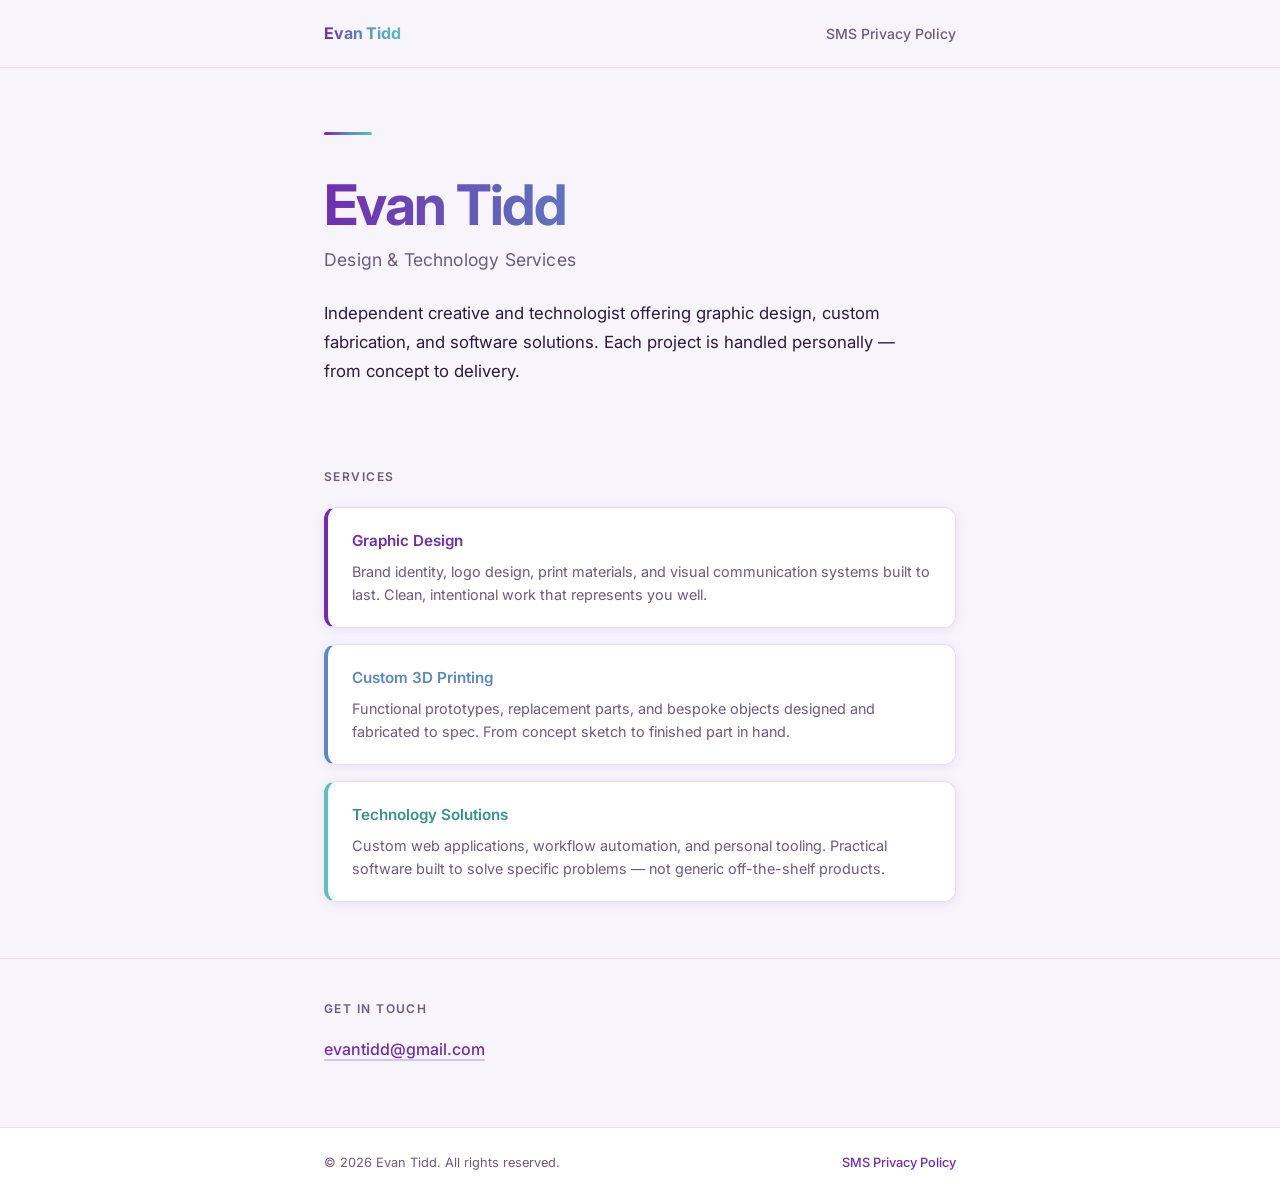
==== index.html @ 1d58f6f7 "Initial site: homepage + SMS privacy policy for Twilio A2P 10DLC brand registration" ====
<!DOCTYPE html>
<html lang="en">
<head>
  <meta charset="UTF-8">
  <meta name="viewport" content="width=device-width, initial-scale=1.0">
  <title>Evan Tidd — Design & Technology Services</title>
  <meta name="description" content="Graphic design, custom 3D printing, and technology solutions by Evan Tidd.">
  <link rel="stylesheet" href="styles.css">
</head>
<body>

  <nav>
    <div class="container">
      <a href="/" class="nav-brand">Evan Tidd</a>
      <div class="nav-links">
        <a href="sms-privacy-policy.html">SMS Privacy Policy</a>
      </div>
    </div>
  </nav>

  <main>
    <section class="hero">
      <div class="container">
        <div class="gradient-rule"></div>
        <h1>Evan Tidd</h1>
        <p class="subtitle">Design &amp; Technology Services</p>
        <p class="intro">
          Independent creative and technologist offering graphic design, custom fabrication,
          and software solutions. Each project is handled personally — from concept to delivery.
        </p>
      </div>
    </section>

    <section class="services">
      <div class="container">
        <h2>Services</h2>
        <div class="service-cards">
          <div class="service-card purple">
            <h3>Graphic Design</h3>
            <p>Brand identity, logo design, print materials, and visual communication systems built to last. Clean, intentional work that represents you well.</p>
          </div>
          <div class="service-card blue">
            <h3>Custom 3D Printing</h3>
            <p>Functional prototypes, replacement parts, and bespoke objects designed and fabricated to spec. From concept sketch to finished part in hand.</p>
          </div>
          <div class="service-card teal">
            <h3>Technology Solutions</h3>
            <p>Custom web applications, workflow automation, and personal tooling. Practical software built to solve specific problems — not generic off-the-shelf products.</p>
          </div>
        </div>
      </div>
    </section>

    <section class="contact">
      <div class="container">
        <h2>Get in Touch</h2>
        <p>
          <a href="mailto:evantidd@gmail.com">evantidd@gmail.com</a>
        </p>
      </div>
    </section>
  </main>

  <footer>
    <div class="container">
      <p>&copy; 2026 Evan Tidd. All rights reserved.</p>
      <a href="sms-privacy-policy.html">SMS Privacy Policy</a>
    </div>
  </footer>

</body>
</html>
---- styles.css ----
@import url('https://fonts.googleapis.com/css2?family=Inter:wght@300;400;500;600;700&display=swap');

:root {
  --purple: #6f2db1;
  --blue: #5b8ac2;
  --teal: #5bc1b3;
  --lavender: #9B7FD9;
  --lavender-light: #D4C5F0;
  --bg: #F7F5FB;
  --card: #ffffff;
  --text: #2D1B3D;
  --text-secondary: #6B5B7D;
  --border: #E6DDF5;
  --gradient: linear-gradient(90deg, #6f2db1 0%, #5b8ac2 50%, #5bc1b3 100%);
  --shadow: 0 2px 12px rgba(111, 45, 177, 0.1);
}

*, *::before, *::after {
  box-sizing: border-box;
  margin: 0;
  padding: 0;
}

body {
  font-family: 'Inter', -apple-system, BlinkMacSystemFont, 'Segoe UI', sans-serif;
  background: var(--bg);
  color: var(--text);
  line-height: 1.7;
  font-size: 1rem;
  -webkit-font-smoothing: antialiased;
}

.container {
  max-width: 680px;
  margin: 0 auto;
  padding: 0 1.5rem;
}

/* ── Nav ── */
nav {
  padding: 1.25rem 0;
  border-bottom: 1px solid var(--border);
  background: rgba(247, 245, 251, 0.9);
  backdrop-filter: blur(8px);
  position: sticky;
  top: 0;
  z-index: 10;
}

nav .container {
  display: flex;
  align-items: center;
  justify-content: space-between;
}

.nav-brand {
  font-weight: 700;
  font-size: 1rem;
  background: var(--gradient);
  -webkit-background-clip: text;
  -webkit-text-fill-color: transparent;
  background-clip: text;
  text-decoration: none;
  letter-spacing: -0.01em;
}

.nav-links a {
  font-size: 0.875rem;
  color: var(--text-secondary);
  text-decoration: none;
  font-weight: 500;
  transition: color 180ms ease;
}

.nav-links a:hover {
  color: var(--purple);
}

/* ── Hero ── */
.hero {
  padding: 4rem 0 2.5rem;
}

.gradient-rule {
  height: 3px;
  background: var(--gradient);
  border-radius: 2px;
  margin-bottom: 2.5rem;
  width: 48px;
}

.hero h1 {
  font-size: clamp(2.5rem, 6vw, 3.5rem);
  font-weight: 700;
  letter-spacing: -0.03em;
  line-height: 1.1;
  background: var(--gradient);
  -webkit-background-clip: text;
  -webkit-text-fill-color: transparent;
  background-clip: text;
  margin-bottom: 0.5rem;
}

.hero .subtitle {
  font-size: 1.1rem;
  color: var(--text-secondary);
  font-weight: 400;
  letter-spacing: 0.01em;
  margin-bottom: 1.5rem;
}

.hero .intro {
  font-size: 1.05rem;
  color: var(--text);
  max-width: 580px;
  line-height: 1.75;
}

/* ── Services ── */
.services {
  padding: 2.5rem 0;
}

.services h2 {
  font-size: 0.75rem;
  font-weight: 600;
  text-transform: uppercase;
  letter-spacing: 0.12em;
  color: var(--text-secondary);
  margin-bottom: 1.25rem;
}

.service-cards {
  display: flex;
  flex-direction: column;
  gap: 1rem;
}

.service-card {
  background: var(--card);
  border: 1px solid var(--border);
  border-radius: 12px;
  padding: 1.25rem 1.5rem;
  border-left-width: 4px;
  box-shadow: var(--shadow);
  transition: transform 200ms ease, box-shadow 200ms ease;
}

.service-card:hover {
  transform: translateY(-2px);
  box-shadow: 0 6px 20px rgba(111, 45, 177, 0.15);
}

.service-card.purple { border-left-color: var(--purple); }
.service-card.blue   { border-left-color: var(--blue); }
.service-card.teal   { border-left-color: var(--teal); }

.service-card h3 {
  font-size: 0.95rem;
  font-weight: 600;
  margin-bottom: 0.35rem;
  color: var(--text);
}

.service-card.purple h3 { color: var(--purple); }
.service-card.blue   h3 { color: var(--blue); }
.service-card.teal   h3 { color: #37948a; }

.service-card p {
  font-size: 0.9rem;
  color: var(--text-secondary);
  line-height: 1.65;
}

/* ── Contact ── */
.contact {
  padding: 2.5rem 0 4rem;
  border-top: 1px solid var(--border);
  margin-top: 1rem;
}

.contact h2 {
  font-size: 0.75rem;
  font-weight: 600;
  text-transform: uppercase;
  letter-spacing: 0.12em;
  color: var(--text-secondary);
  margin-bottom: 1rem;
}

.contact a {
  color: var(--purple);
  text-decoration: none;
  font-weight: 500;
  font-size: 1rem;
  border-bottom: 2px solid var(--lavender-light);
  transition: border-color 180ms ease;
}

.contact a:hover {
  border-color: var(--purple);
}

/* ── Footer ── */
footer {
  border-top: 1px solid var(--border);
  padding: 1.5rem 0;
  background: var(--card);
}

footer .container {
  display: flex;
  align-items: center;
  justify-content: space-between;
  gap: 1rem;
  flex-wrap: wrap;
}

footer p {
  font-size: 0.8rem;
  color: var(--text-secondary);
}

footer a {
  font-size: 0.8rem;
  color: var(--purple);
  text-decoration: none;
  font-weight: 500;
}

footer a:hover {
  text-decoration: underline;
}

/* ── Privacy Policy specific ── */
.policy-content {
  padding: 3rem 0 4rem;
}

.policy-content h1 {
  font-size: clamp(1.75rem, 4vw, 2.25rem);
  font-weight: 700;
  letter-spacing: -0.02em;
  background: var(--gradient);
  -webkit-background-clip: text;
  -webkit-text-fill-color: transparent;
  background-clip: text;
  margin-bottom: 0.5rem;
}

.policy-content .effective-date {
  font-size: 0.85rem;
  color: var(--text-secondary);
  margin-bottom: 2.5rem;
}

.policy-content h2 {
  font-size: 1rem;
  font-weight: 600;
  color: var(--purple);
  margin-top: 2rem;
  margin-bottom: 0.5rem;
}

.policy-content p {
  font-size: 0.95rem;
  color: var(--text);
  line-height: 1.75;
  margin-bottom: 0.75rem;
}

.policy-content ul {
  padding-left: 1.5rem;
  margin-bottom: 0.75rem;
}

.policy-content li {
  font-size: 0.95rem;
  color: var(--text);
  line-height: 1.75;
  margin-bottom: 0.25rem;
}

.highlight-box {
  background: var(--card);
  border: 1px solid var(--border);
  border-left: 4px solid var(--teal);
  border-radius: 10px;
  padding: 1rem 1.25rem;
  margin: 1.5rem 0;
}

.highlight-box p {
  margin: 0;
  font-size: 0.9rem;
  font-weight: 500;
  color: var(--text);
}

.highlight-box strong {
  color: #37948a;
}

/* ── Responsive ── */
@media (max-width: 480px) {
  .hero { padding: 2.5rem 0 2rem; }
  .hero h1 { font-size: 2.25rem; }
}
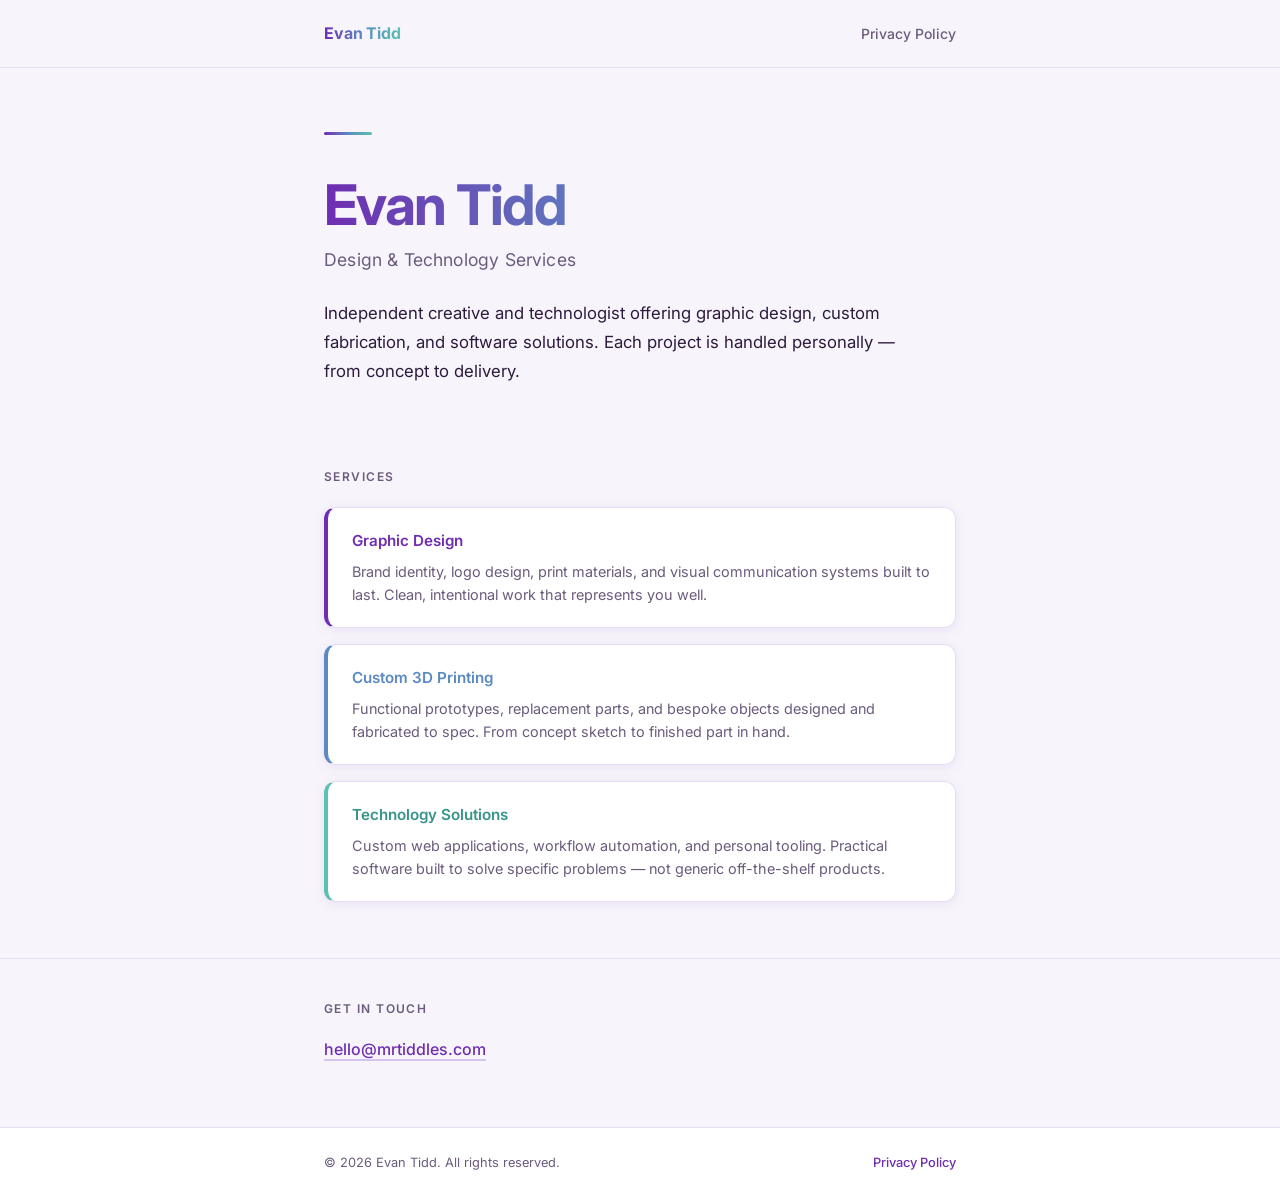
==== commit 5d7bc114: "Drop SMS from Privacy Policy label; replace personal email with hello@mrtiddles.com" ====
--- a/index.html
+++ b/index.html
@@ -13,7 +13,7 @@
     <div class="container">
       <a href="/" class="nav-brand">Evan Tidd</a>
       <div class="nav-links">
-        <a href="sms-privacy-policy.html">SMS Privacy Policy</a>
+        <a href="sms-privacy-policy.html">Privacy Policy</a>
       </div>
     </div>
   </nav>
@@ -55,7 +55,7 @@
       <div class="container">
         <h2>Get in Touch</h2>
         <p>
-          <a href="mailto:evantidd@gmail.com">evantidd@gmail.com</a>
+          <a href="mailto:hello@mrtiddles.com">hello@mrtiddles.com</a>
         </p>
       </div>
     </section>
@@ -64,7 +64,7 @@
   <footer>
     <div class="container">
       <p>&copy; 2026 Evan Tidd. All rights reserved.</p>
-      <a href="sms-privacy-policy.html">SMS Privacy Policy</a>
+      <a href="sms-privacy-policy.html">Privacy Policy</a>
     </div>
   </footer>
 
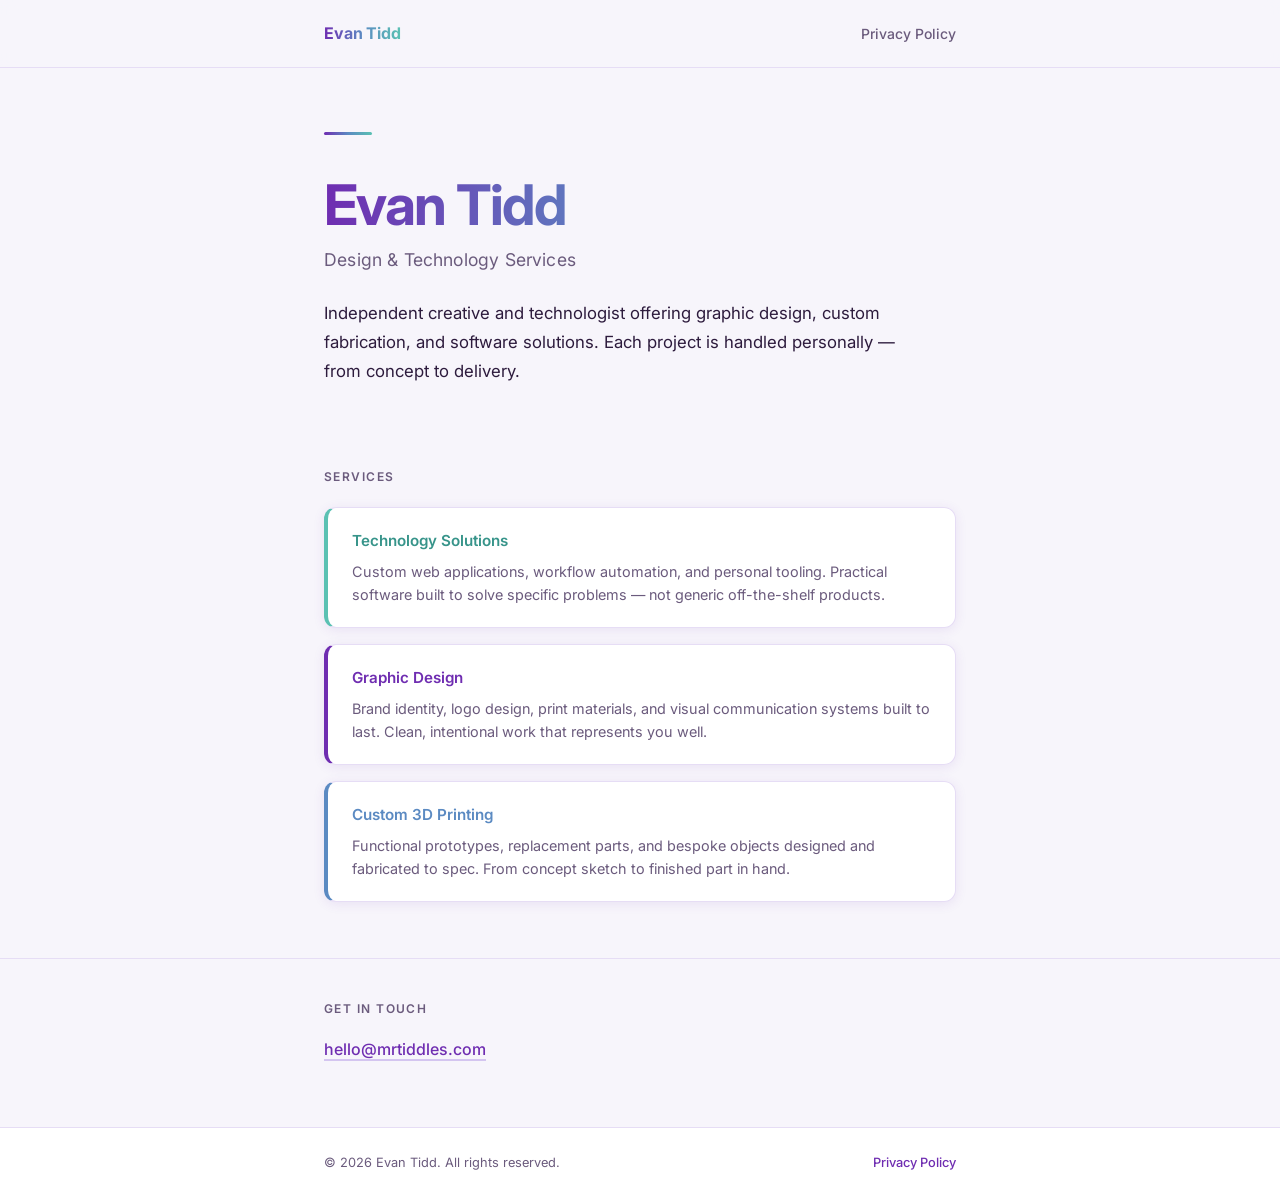
==== commit 9a49620b: "Reorder services: Technology Solutions first" ====
--- a/index.html
+++ b/index.html
@@ -13,7 +13,7 @@
     <div class="container">
       <a href="/" class="nav-brand">Evan Tidd</a>
       <div class="nav-links">
-        <a href="sms-privacy-policy.html">Privacy Policy</a>
+        <a href="privacy-policy.html">Privacy Policy</a>
       </div>
     </div>
   </nav>
@@ -35,6 +35,10 @@
       <div class="container">
         <h2>Services</h2>
         <div class="service-cards">
+          <div class="service-card teal">
+            <h3>Technology Solutions</h3>
+            <p>Custom web applications, workflow automation, and personal tooling. Practical software built to solve specific problems — not generic off-the-shelf products.</p>
+          </div>
           <div class="service-card purple">
             <h3>Graphic Design</h3>
             <p>Brand identity, logo design, print materials, and visual communication systems built to last. Clean, intentional work that represents you well.</p>
@@ -42,10 +46,6 @@
           <div class="service-card blue">
             <h3>Custom 3D Printing</h3>
             <p>Functional prototypes, replacement parts, and bespoke objects designed and fabricated to spec. From concept sketch to finished part in hand.</p>
-          </div>
-          <div class="service-card teal">
-            <h3>Technology Solutions</h3>
-            <p>Custom web applications, workflow automation, and personal tooling. Practical software built to solve specific problems — not generic off-the-shelf products.</p>
           </div>
         </div>
       </div>
@@ -64,7 +64,7 @@
   <footer>
     <div class="container">
       <p>&copy; 2026 Evan Tidd. All rights reserved.</p>
-      <a href="sms-privacy-policy.html">Privacy Policy</a>
+      <a href="privacy-policy.html">Privacy Policy</a>
     </div>
   </footer>
 
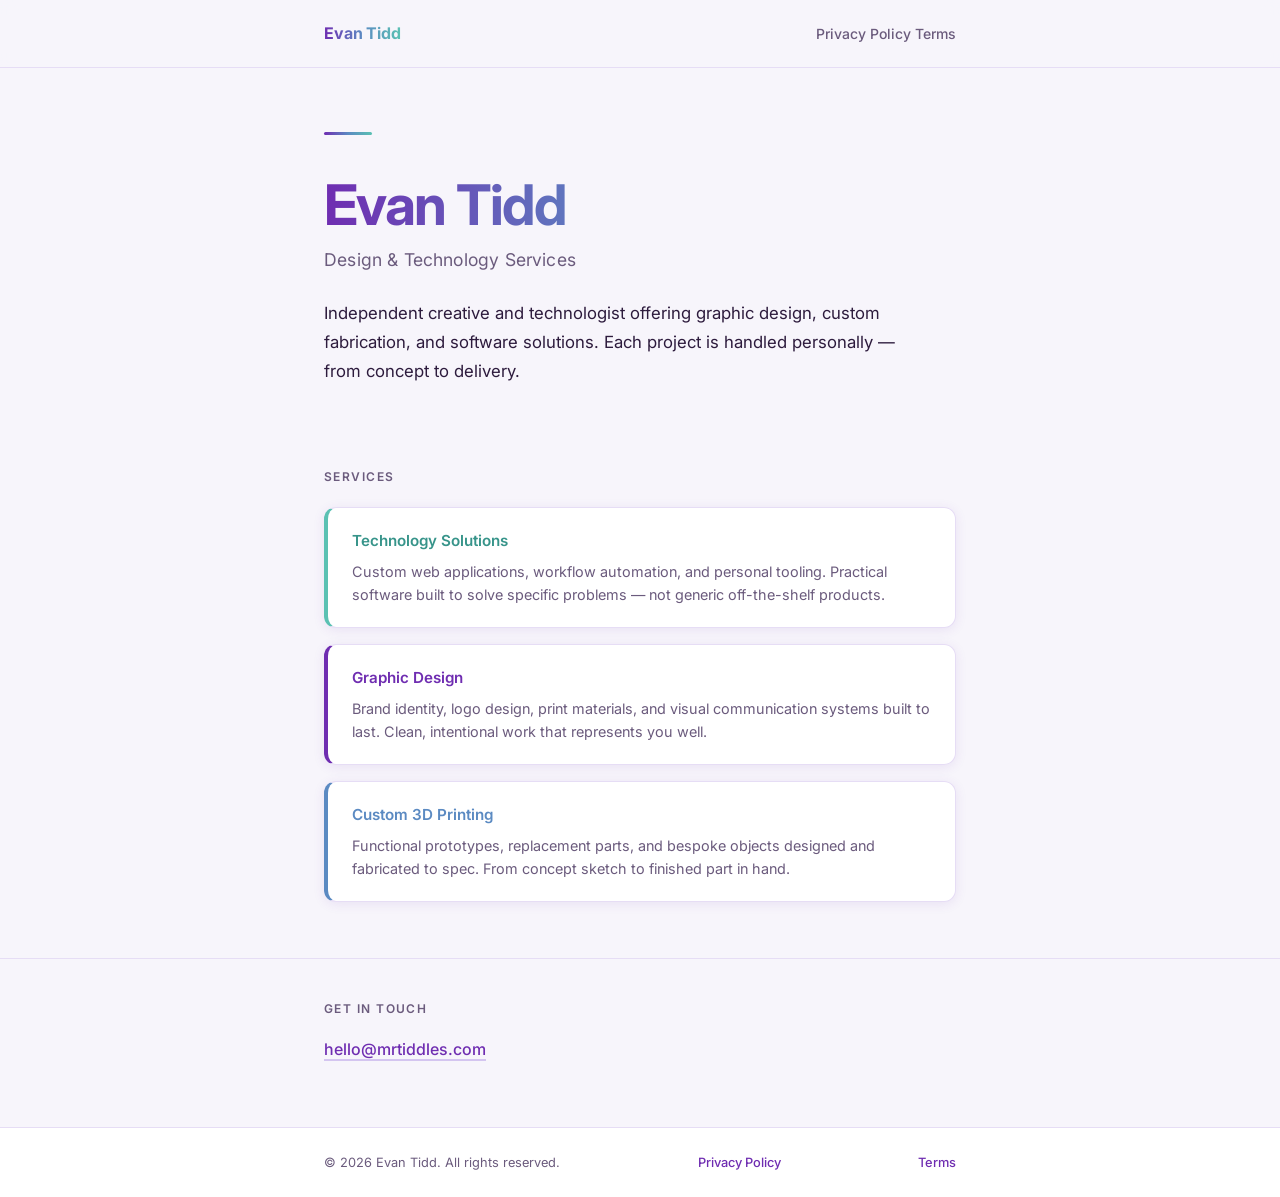
==== commit 49dd24fc: "Add Terms page; update SMS opt-in language and help email for A2P 10DLC compliance" ====
--- a/index.html
+++ b/index.html
@@ -14,6 +14,7 @@
       <a href="/" class="nav-brand">Evan Tidd</a>
       <div class="nav-links">
         <a href="privacy-policy.html">Privacy Policy</a>
+        <a href="terms.html">Terms</a>
       </div>
     </div>
   </nav>
@@ -65,6 +66,7 @@
     <div class="container">
       <p>&copy; 2026 Evan Tidd. All rights reserved.</p>
       <a href="privacy-policy.html">Privacy Policy</a>
+      <a href="terms.html">Terms</a>
     </div>
   </footer>
 
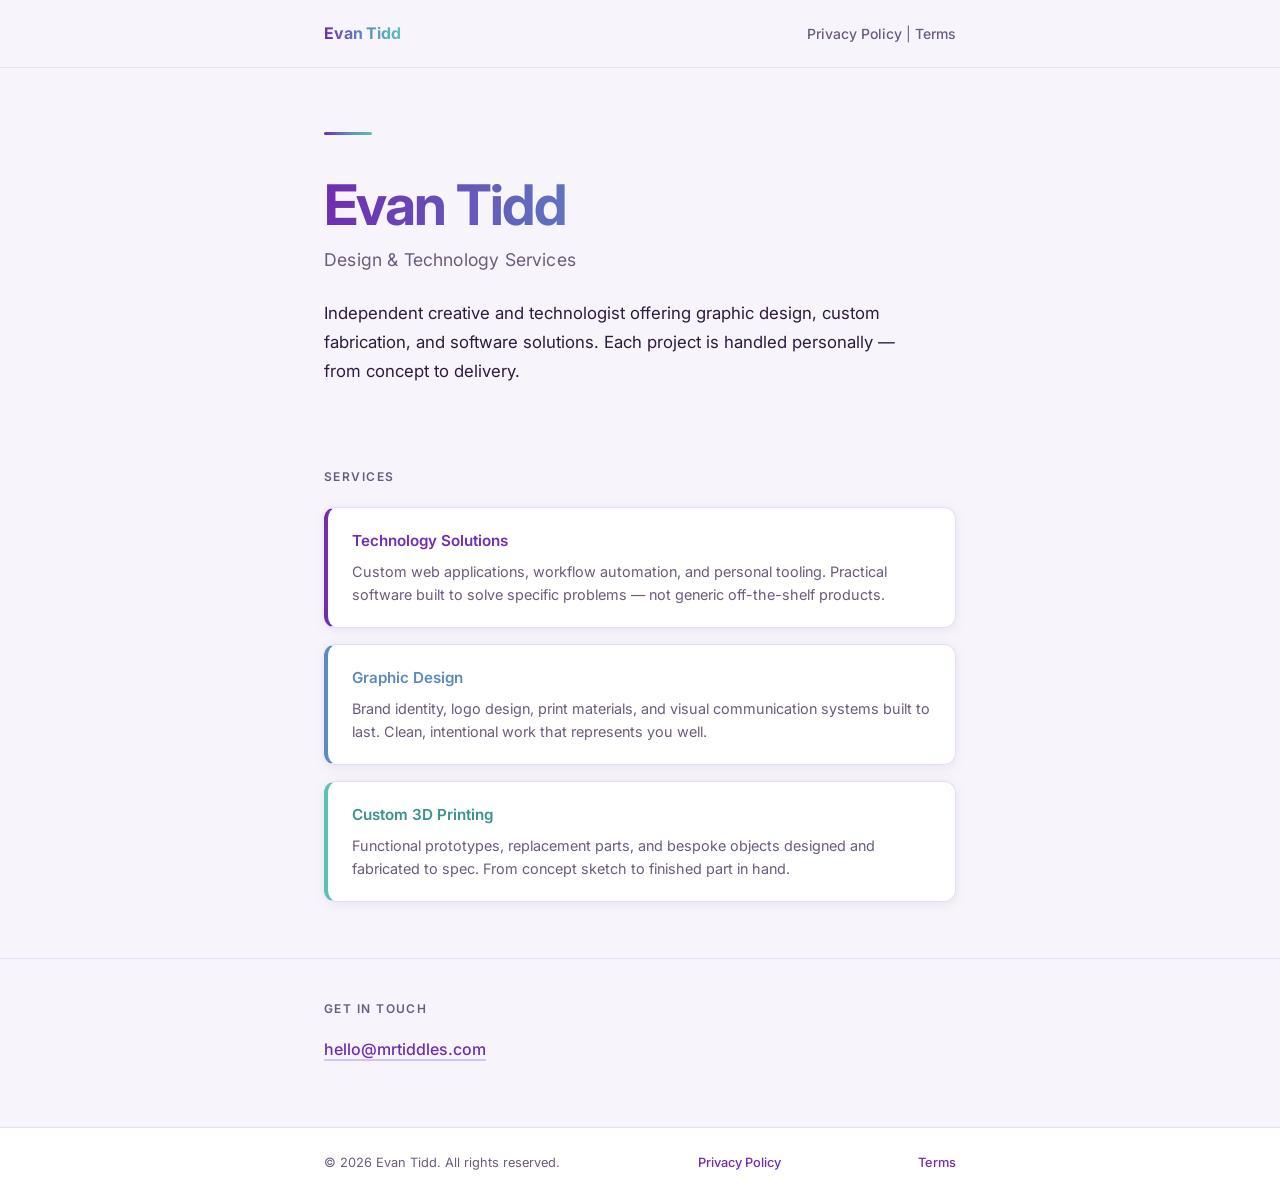
==== commit 1d2db2f7: "Nav pipe separators; reorder service card colors to purple > blue > teal" ====
--- a/index.html
+++ b/index.html
@@ -36,15 +36,15 @@
       <div class="container">
         <h2>Services</h2>
         <div class="service-cards">
-          <div class="service-card teal">
+          <div class="service-card purple">
             <h3>Technology Solutions</h3>
             <p>Custom web applications, workflow automation, and personal tooling. Practical software built to solve specific problems — not generic off-the-shelf products.</p>
           </div>
-          <div class="service-card purple">
+          <div class="service-card blue">
             <h3>Graphic Design</h3>
             <p>Brand identity, logo design, print materials, and visual communication systems built to last. Clean, intentional work that represents you well.</p>
           </div>
-          <div class="service-card blue">
+          <div class="service-card teal">
             <h3>Custom 3D Printing</h3>
             <p>Functional prototypes, replacement parts, and bespoke objects designed and fabricated to spec. From concept sketch to finished part in hand.</p>
           </div>
--- a/styles.css
+++ b/styles.css
@@ -76,6 +76,12 @@
   color: var(--purple);
 }
 
+.nav-links a + a::before {
+  content: " | ";
+  color: var(--text-secondary);
+  font-weight: 400;
+}
+
 /* ── Hero ── */
 .hero {
   padding: 4rem 0 2.5rem;
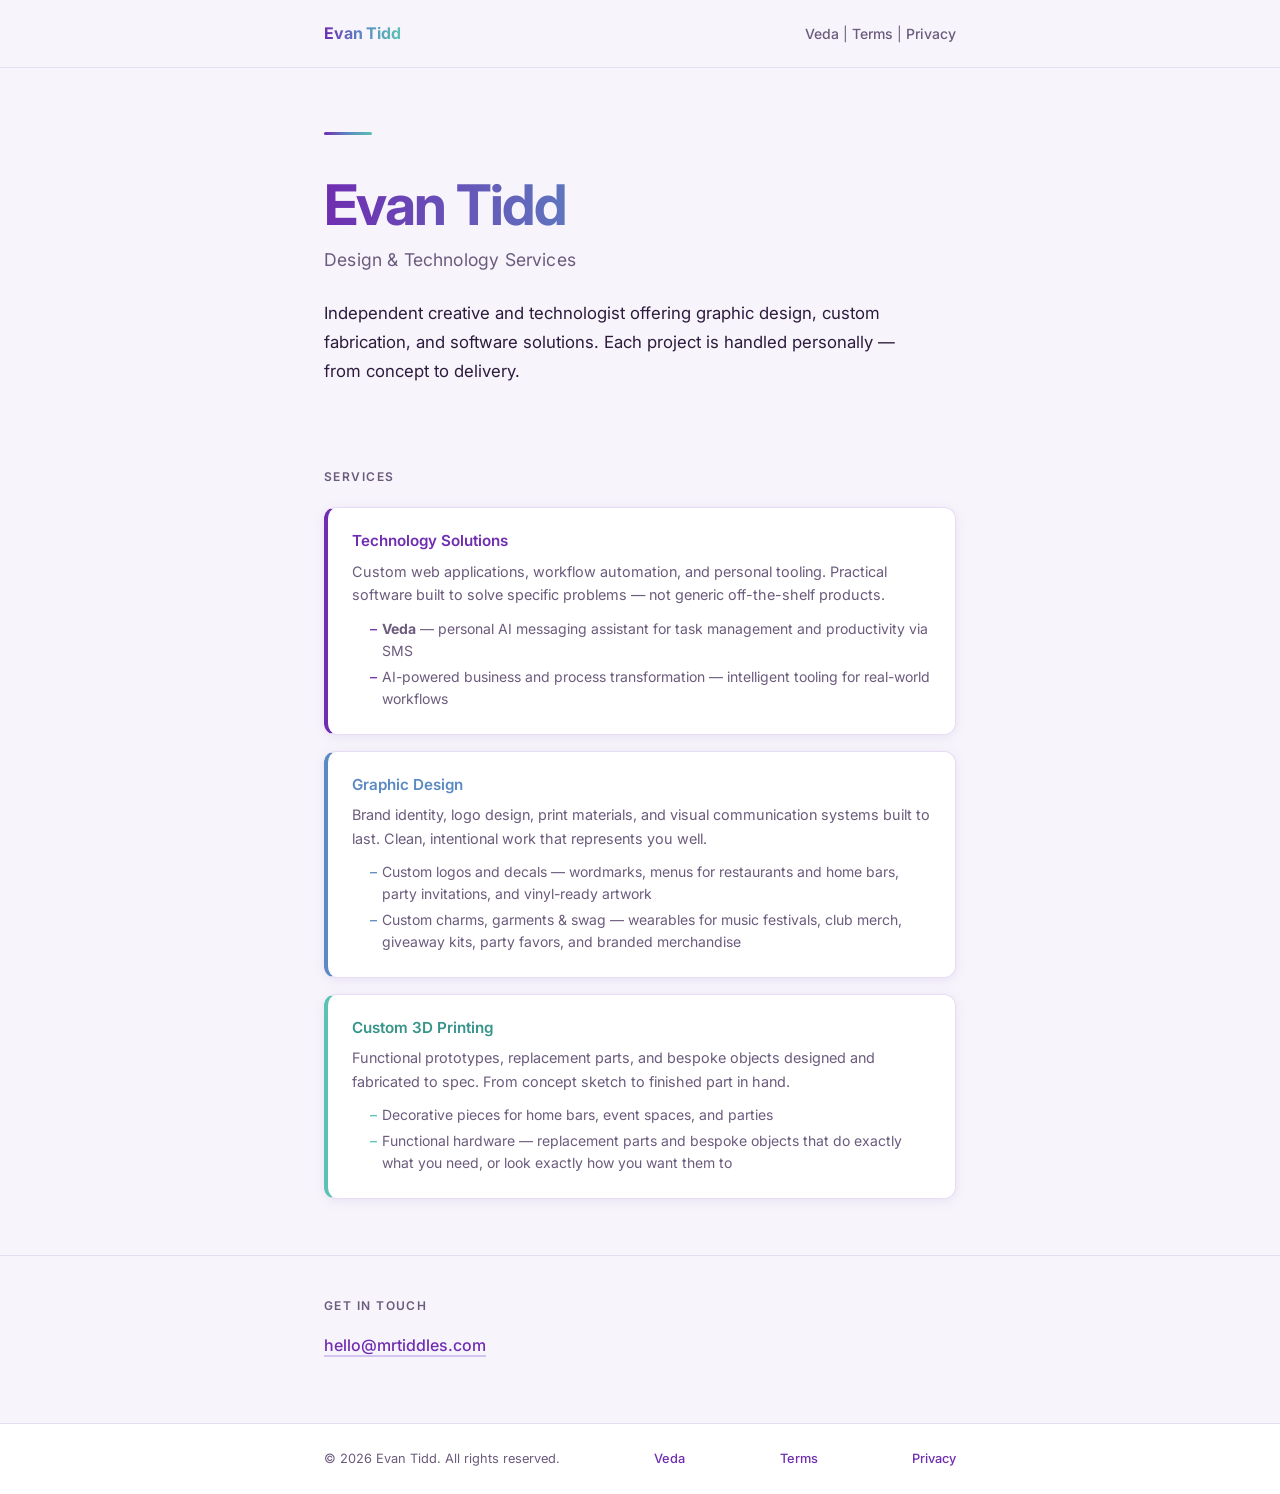
==== commit 6a3b0b01: "Add Veda page, expand service cards, update nav, add carrier opt-in clause" ====
--- a/index.html
+++ b/index.html
@@ -13,8 +13,9 @@
     <div class="container">
       <a href="/" class="nav-brand">Evan Tidd</a>
       <div class="nav-links">
-        <a href="privacy-policy.html">Privacy Policy</a>
+        <a href="veda.html">Veda</a>
         <a href="terms.html">Terms</a>
+        <a href="privacy-policy.html">Privacy</a>
       </div>
     </div>
   </nav>
@@ -39,14 +40,26 @@
           <div class="service-card purple">
             <h3>Technology Solutions</h3>
             <p>Custom web applications, workflow automation, and personal tooling. Practical software built to solve specific problems — not generic off-the-shelf products.</p>
+            <ul>
+              <li><strong>Veda</strong> — personal AI messaging assistant for task management and productivity via SMS</li>
+              <li>AI-powered business and process transformation — intelligent tooling for real-world workflows</li>
+            </ul>
           </div>
           <div class="service-card blue">
             <h3>Graphic Design</h3>
             <p>Brand identity, logo design, print materials, and visual communication systems built to last. Clean, intentional work that represents you well.</p>
+            <ul>
+              <li>Custom logos and decals — wordmarks, menus for restaurants and home bars, party invitations, and vinyl-ready artwork</li>
+              <li>Custom charms, garments &amp; swag — wearables for music festivals, club merch, giveaway kits, party favors, and branded merchandise</li>
+            </ul>
           </div>
           <div class="service-card teal">
             <h3>Custom 3D Printing</h3>
             <p>Functional prototypes, replacement parts, and bespoke objects designed and fabricated to spec. From concept sketch to finished part in hand.</p>
+            <ul>
+              <li>Decorative pieces for home bars, event spaces, and parties</li>
+              <li>Functional hardware — replacement parts and bespoke objects that do exactly what you need, or look exactly how you want them to</li>
+            </ul>
           </div>
         </div>
       </div>
@@ -65,8 +78,9 @@
   <footer>
     <div class="container">
       <p>&copy; 2026 Evan Tidd. All rights reserved.</p>
-      <a href="privacy-policy.html">Privacy Policy</a>
+      <a href="veda.html">Veda</a>
       <a href="terms.html">Terms</a>
+      <a href="privacy-policy.html">Privacy</a>
     </div>
   </footer>
 
--- a/styles.css
+++ b/styles.css
@@ -178,6 +178,33 @@
   line-height: 1.65;
 }
 
+.service-card ul {
+  padding-left: 1.15rem;
+  margin-top: 0.65rem;
+  list-style: none;
+}
+
+.service-card ul li {
+  font-size: 0.875rem;
+  color: var(--text-secondary);
+  line-height: 1.6;
+  margin-bottom: 0.2rem;
+  padding-left: 0.75rem;
+  position: relative;
+}
+
+.service-card ul li::before {
+  content: "–";
+  position: absolute;
+  left: 0;
+  color: var(--lavender);
+  font-weight: 500;
+}
+
+.service-card.purple ul li::before { color: var(--purple); }
+.service-card.blue   ul li::before { color: var(--blue); }
+.service-card.teal   ul li::before { color: var(--teal); }
+
 /* ── Contact ── */
 .contact {
   padding: 2.5rem 0 4rem;
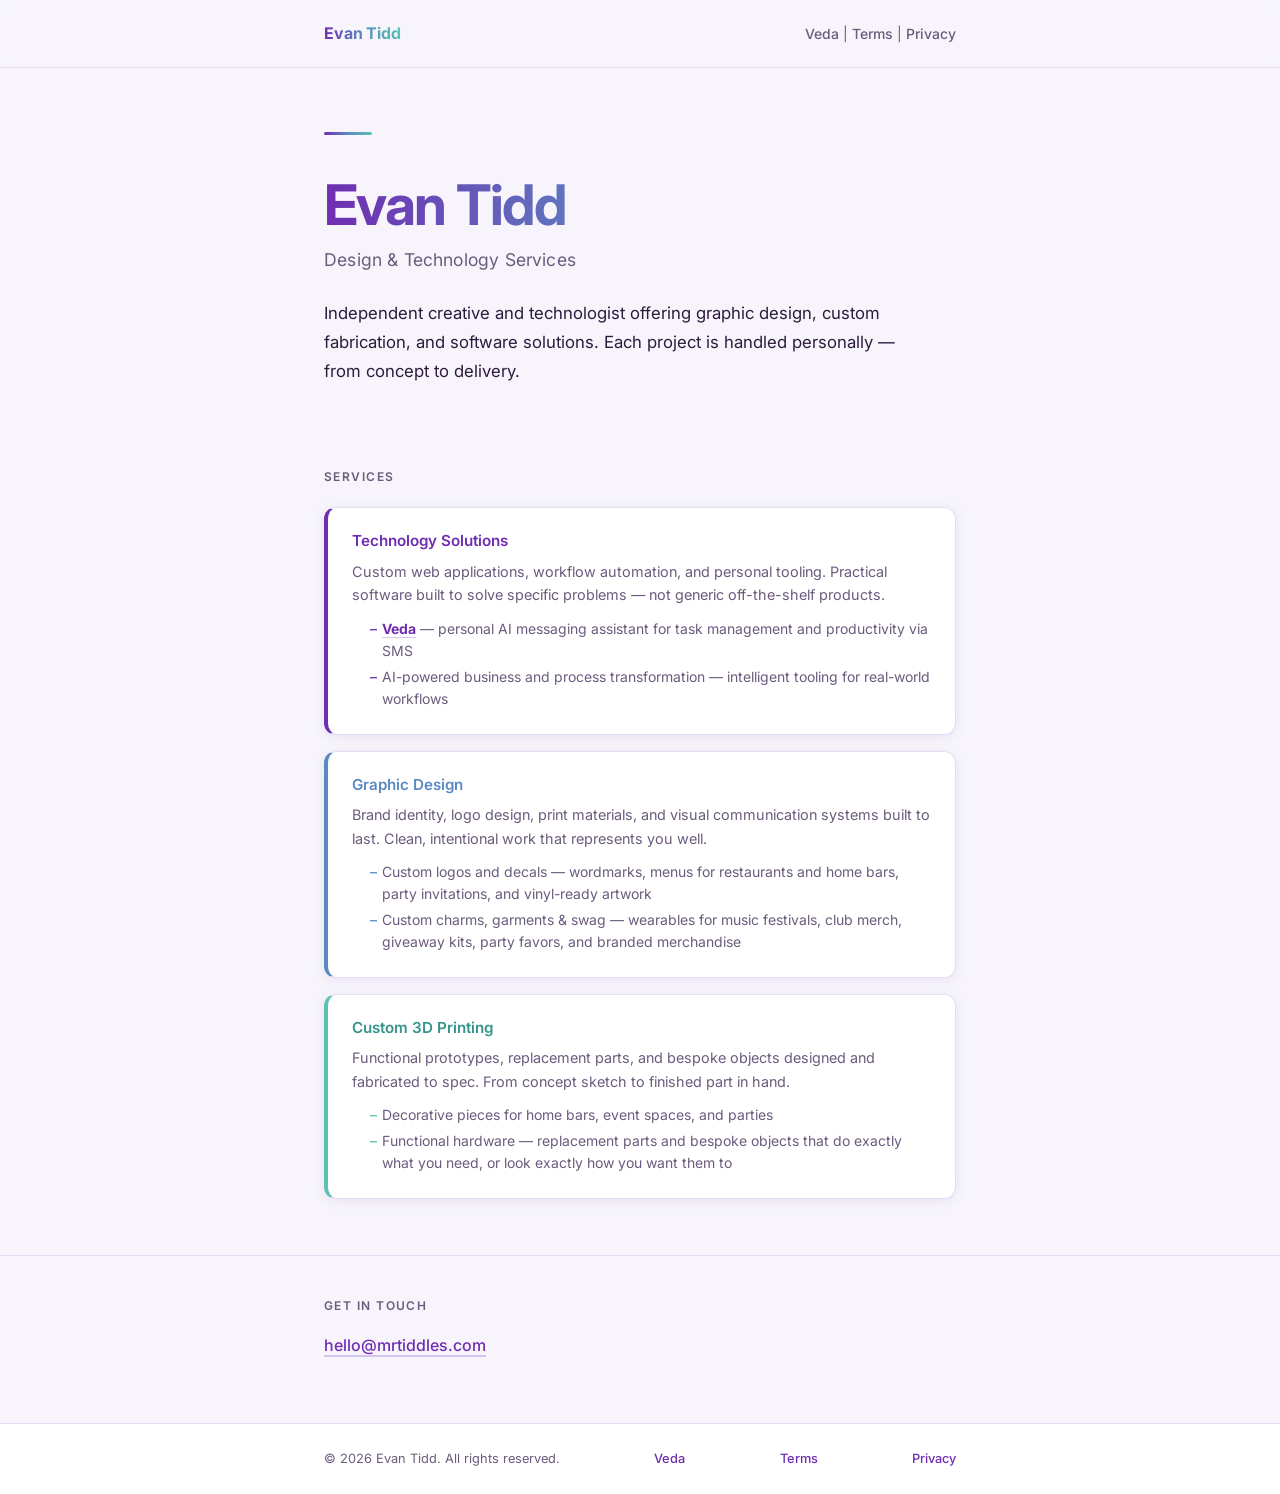
==== commit d98b8e45: "Make Veda a hyperlink in Technology Solutions card" ====
--- a/index.html
+++ b/index.html
@@ -41,7 +41,7 @@
             <h3>Technology Solutions</h3>
             <p>Custom web applications, workflow automation, and personal tooling. Practical software built to solve specific problems — not generic off-the-shelf products.</p>
             <ul>
-              <li><strong>Veda</strong> — personal AI messaging assistant for task management and productivity via SMS</li>
+              <li><strong><a href="veda.html">Veda</a></strong> — personal AI messaging assistant for task management and productivity via SMS</li>
               <li>AI-powered business and process transformation — intelligent tooling for real-world workflows</li>
             </ul>
           </div>
--- a/styles.css
+++ b/styles.css
@@ -205,6 +205,17 @@
 .service-card.blue   ul li::before { color: var(--blue); }
 .service-card.teal   ul li::before { color: var(--teal); }
 
+.service-card ul li a {
+  color: var(--purple);
+  text-decoration: none;
+  border-bottom: 1px solid var(--lavender-light);
+  transition: border-color 180ms ease;
+}
+
+.service-card ul li a:hover {
+  border-color: var(--purple);
+}
+
 /* ── Contact ── */
 .contact {
   padding: 2.5rem 0 4rem;
